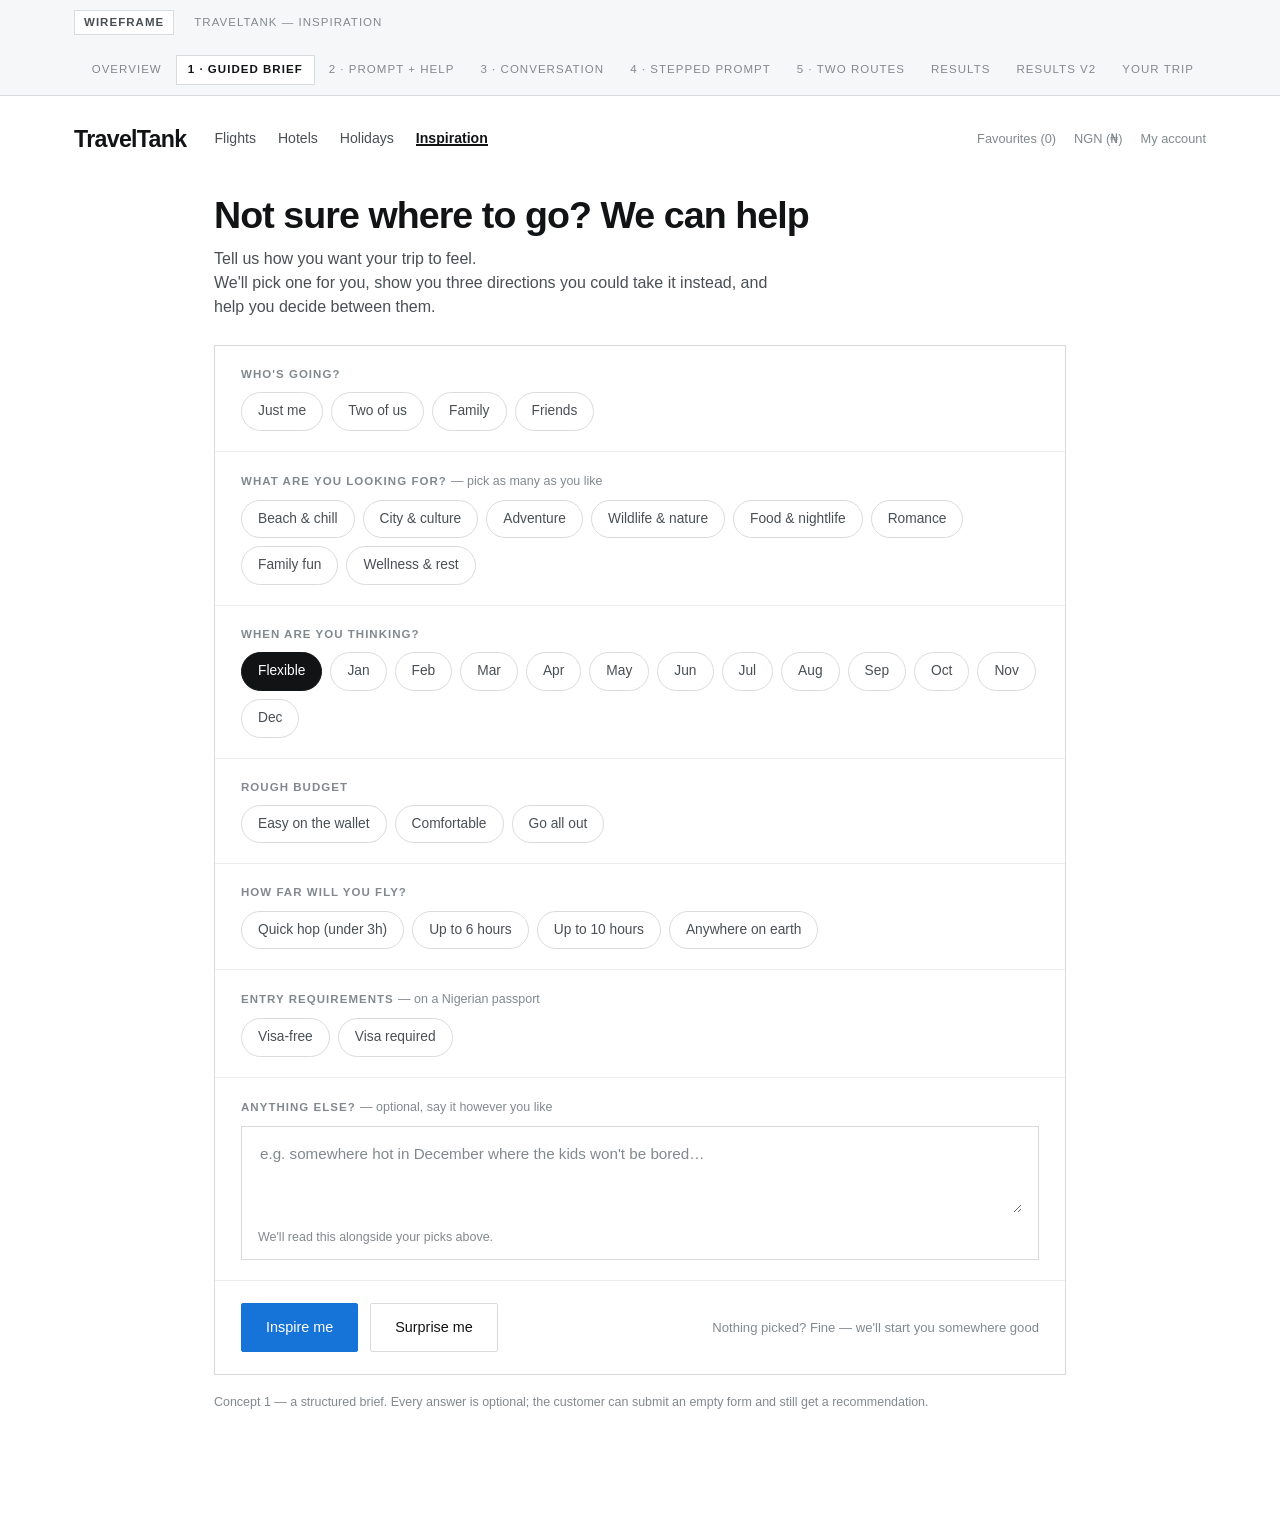
==== concept-1.html @ 037a8c02 "Support panel: update the phone number, add opening hours" ====
<!doctype html>
<html lang="en">
<head>
<meta charset="utf-8">
<meta name="viewport" content="width=device-width,initial-scale=1">
<meta http-equiv="cache-control" content="no-cache">
<title>Concept 1 — Guided brief · TravelTank Inspiration</title>
<link rel="stylesheet" href="assets/tt.css?v=91">
<style>
  .c1-panel{margin-top:8px;}
  .c1-actions{display:flex;align-items:center;gap:12px;padding:22px 26px;flex-wrap:wrap;}
  .c1-count{margin-left:auto;font-size:.82rem;color:var(--ink-3);}
  .free-wrap{border:1px solid var(--line);padding:14px 16px 12px;}
  .free-wrap textarea{
    width:100%;border:0;outline:none;resize:vertical;min-height:64px;
    font:inherit;font-size:.95rem;color:var(--ink);background:transparent;
  }
  .free-wrap textarea::placeholder{color:var(--ink-3);}
  .free-wrap .hint{margin-top:8px;}
  .month-scroll{display:flex;flex-wrap:wrap;gap:8px;}
</style>
</head>
<body>

<main class="shell shell-narrow">
  <h1>Not sure where to go? We can help</h1>
  <p class="lede">
    Tell us how you want your trip to feel.<br>
    We'll pick one for you, show you three directions you could take it instead, and help you decide between them.
  </p>

  <div class="panel c1-panel">
    <div class="panel-row">
      <span class="lab">Who's going?</span>
      <div class="chip-set" id="whoSet"></div>
    </div>

    <div class="panel-row">
      <span class="lab">What are you looking for? <span class="opt">— pick as many as you like</span></span>
      <div class="chip-set" id="vibeSet"></div>
    </div>

    <div class="panel-row">
      <span class="lab">When are you thinking?</span>
      <div class="month-scroll" id="monthSet"></div>
    </div>

    <div class="panel-row">
      <span class="lab">Rough budget</span>
      <div class="chip-set" id="budgetSet"></div>
    </div>

    <div class="panel-row">
      <span class="lab">How far will you fly?</span>
      <div class="chip-set" id="flightSet"></div>
    </div>

    <div class="panel-row">
      <span class="lab">Entry requirements <span class="opt">— on a Nigerian passport</span></span>
      <div class="chip-set" id="visaSet"></div>
    </div>

    <div class="panel-row">
      <span class="lab">Anything else? <span class="opt">— optional, say it however you like</span></span>
      <div class="free-wrap">
        <textarea id="freeText" rows="3" autocomplete="off" placeholder="e.g. somewhere hot in December where the kids won't be bored…"></textarea>
        <div class="hint">We'll read this alongside your picks above.</div>
      </div>
    </div>

    <div class="c1-actions">
      <button class="btn btn-primary" id="inspireBtn">Inspire me</button>
      <button class="btn" id="surpriseBtn">Surprise me</button>
      <span class="c1-count" id="count"></span>
    </div>
  </div>

  <p class="hint" style="margin-top:18px;">
    Concept 1 — a structured brief. Every answer is optional; the customer can submit an empty form and still get a recommendation.
  </p>
</main>

<script src="assets/data.js?v=91"></script>
<script src="assets/core.js?v=91"></script>
<script>
TT.mount('concept-1.html');

let brief = TT.fresh();   // the guided brief always opens empty

function chip(label, on, fn){
  const b = document.createElement('button');
  b.type = 'button';
  b.className = 'chip' + (on ? ' on' : '');
  b.textContent = label;
  b.addEventListener('click', fn);
  return b;
}

function render(){
  const who = document.getElementById('whoSet'); who.innerHTML='';
  WHO.forEach(w=>who.appendChild(chip(w.label, brief.who===w.id, ()=>{
    brief.who = brief.who===w.id ? null : w.id; render();
  })));

  const vs = document.getElementById('vibeSet'); vs.innerHTML='';
  VIBES.forEach(v=>vs.appendChild(chip(v.label, brief.vibes.includes(v.id), ()=>{
    brief.vibes = brief.vibes.includes(v.id)
      ? brief.vibes.filter(x=>x!==v.id)
      : brief.vibes.concat(v.id);
    render();
  })));

  const ms = document.getElementById('monthSet'); ms.innerHTML='';
  ms.appendChild(chip('Flexible', brief.month===null, ()=>{ brief.month=null; render(); }));
  MONTHS.forEach((m,i)=>ms.appendChild(chip(m, brief.month===i+1, ()=>{
    brief.month = brief.month===i+1 ? null : i+1; render();
  })));

  const bs = document.getElementById('budgetSet'); bs.innerHTML='';
  BUDGETS.forEach(b=>bs.appendChild(chip(b.label, brief.budget===b.id, ()=>{
    brief.budget = brief.budget===b.id ? null : b.id; render();
  })));

  const fs = document.getElementById('flightSet'); fs.innerHTML='';
  FLIGHTS.forEach(f=>fs.appendChild(chip(f.label, brief.maxHours===f.id, ()=>{
    brief.maxHours = brief.maxHours===f.id ? null : f.id; render();
  })));

  const vz = document.getElementById('visaSet'); vz.innerHTML='';
  VISA_CHOICES.forEach(v=>vz.appendChild(chip(v.label, brief.visa===v.id, ()=>{
    brief.visa = brief.visa===v.id ? null : v.id; render();
  })));

  const n = TT.chips(brief).length;
  document.getElementById('count').textContent = n
    ? n + (n===1?' thing':' things') + ' told us so far'
    : "Nothing picked? Fine — we'll start you somewhere good";

  TT.save(brief);
}

document.getElementById('freeText').addEventListener('input', e=>{
  brief.freeText = e.target.value; TT.save(brief);
});

document.getElementById('inspireBtn').addEventListener('click', ()=>{
  if(brief.freeText.trim()) TT.parse(brief.freeText, brief);
  TT.save(brief);
  TT.go('concept-1');
});

document.getElementById('surpriseBtn').addEventListener('click', ()=>{
  const pick = a => a[Math.floor(Math.random()*a.length)];
  brief = TT.blank();
  brief.who = pick(WHO).id;
  brief.vibes = [...new Set([pick(VIBES).id, pick(VIBES).id])];
  brief.month = 1 + Math.floor(Math.random()*12);
  brief.budget = pick(BUDGETS).id;
  brief.maxHours = pick(FLIGHTS).id;
  brief.visa = Math.random() > 0.6 ? pick(VISA_CHOICES).id : null;
  document.getElementById('freeText').value = '';
  render();
  TT.go('concept-1');
});

document.getElementById('freeText').value = '';
render();
</script>
</body>
</html>
---- assets/tt.css ----
/* =========================================================
   TravelTank — Inspiration wireframes
   Greyscale wireframe system. One accent only (primary CTA).
   ========================================================= */

:root{
  --ink:#111315;
  --ink-2:#4a4f54;
  --ink-3:#82898e;
  --line:#d9dcde;
  --line-2:#ebedee;
  --panel:#eef1f2;
  --panel-2:#f6f7f8;
  --bg:#ffffff;
  --accent:#1673d8;
  --accent-ink:#ffffff;
  --radius:2px;
  --font:-apple-system,BlinkMacSystemFont,"Segoe UI",Roboto,"Helvetica Neue",Arial,sans-serif;
  --shell:1180px;
}

*{box-sizing:border-box;}
html,body{margin:0;padding:0;}
body{
  font-family:var(--font);
  color:var(--ink);
  background:var(--bg);
  font-size:16px;
  line-height:1.5;
  -webkit-font-smoothing:antialiased;
}
img{max-width:100%;display:block;}
button{font:inherit;color:inherit;}
a{color:inherit;}

/* ---------- wireframe chrome ---------- */
.wf-bar{
  border-bottom:1px solid var(--line);
  background:var(--panel-2);
  font-size:11.5px;
  letter-spacing:.09em;
  text-transform:uppercase;
  color:var(--ink-3);
}
.wf-bar-in{
  max-width:var(--shell);margin:0 auto;padding:10px 24px;
  display:flex;align-items:center;gap:20px;flex-wrap:wrap;
}
.wf-tag{
  border:1px solid var(--line);background:#fff;padding:3px 9px;
  color:var(--ink-2);font-weight:600;
}
.wf-nav{display:flex;gap:2px;margin-left:auto;flex-wrap:wrap;}
.wf-nav a{
  text-decoration:none;padding:5px 11px;border:1px solid transparent;
  color:var(--ink-3);
}
.wf-nav a:hover{color:var(--ink);border-color:var(--line);background:#fff;}
.wf-nav a.on{color:var(--ink);border-color:var(--line);background:#fff;font-weight:600;}

.site-header{
  max-width:var(--shell);margin:0 auto;padding:26px 24px 0;
  display:flex;align-items:center;gap:28px;
}
.logo{font-size:1.45rem;font-weight:700;letter-spacing:-.03em;}
.main-nav{display:flex;gap:22px;list-style:none;margin:0;padding:0;font-size:.88rem;color:var(--ink-2);}
.main-nav a{text-decoration:none;}
.main-nav a.on{font-weight:600;color:var(--ink);box-shadow:inset 0 -2px 0 var(--ink);}
.header-right{margin-left:auto;display:flex;gap:18px;font-size:.8rem;color:var(--ink-3);}
@media(max-width:820px){.main-nav,.header-right{display:none;}}

/* ---------- shell ---------- */
.shell{max-width:var(--shell);margin:0 auto;padding:0 24px 90px;}
.shell-narrow{max-width:900px;}

h1{font-size:2.35rem;line-height:1.14;letter-spacing:-.025em;font-weight:600;margin:38px 0 10px;}
h2{font-size:1.3rem;letter-spacing:-.015em;font-weight:600;margin:0 0 6px;}
.lede{color:var(--ink-2);font-size:1rem;margin:0 0 26px;max-width:64ch;}
@media(max-width:700px){h1{font-size:1.8rem;}}

.lab{
  font-size:11.5px;letter-spacing:.09em;text-transform:uppercase;
  color:var(--ink-3);font-weight:600;display:block;margin-bottom:9px;
}
.lab .opt{text-transform:none;letter-spacing:0;font-weight:400;font-size:12.5px;}
.hint{font-size:.78rem;color:var(--ink-3);}

/* ---------- panels ---------- */
.panel{border:1px solid var(--line);background:#fff;}
.panel-pad{padding:24px 26px;}
.panel-row{padding:20px 26px;border-bottom:1px solid var(--line-2);}
.panel-row:last-child{border-bottom:0;}
.fill{background:var(--panel);border:0;padding:20px 22px;}
.fill-2{background:var(--panel-2);border:1px solid var(--line-2);padding:18px 20px;}

/* ---------- chips ---------- */
.chip-set{display:flex;flex-wrap:wrap;gap:8px;}
.chip{
  border:1px solid var(--line);background:#fff;border-radius:999px;
  padding:8px 16px;font-size:.86rem;cursor:pointer;color:var(--ink-2);
  transition:border-color .12s,background .12s,color .12s;white-space:nowrap;
}
.chip:hover{border-color:var(--ink-3);color:var(--ink);}
.chip.on{background:var(--ink);border-color:var(--ink);color:#fff;font-weight:500;}
.chip-sm{padding:6px 13px;font-size:.8rem;}
.chip-x{display:inline-flex;align-items:center;gap:7px;}
.chip-x b{font-weight:400;opacity:.55;}

/* ---------- buttons ---------- */
.btn{
  border:1px solid var(--line);background:#fff;border-radius:var(--radius);
  padding:13px 24px;font-size:.9rem;cursor:pointer;color:var(--ink);
  transition:border-color .12s,background .12s;
}
.btn:hover{border-color:var(--ink-3);}
.btn-primary{background:var(--accent);border-color:var(--accent);color:var(--accent-ink);}
.btn-primary:hover{background:#1263bb;border-color:#1263bb;}
.btn-cap{
  text-transform:uppercase;letter-spacing:.08em;font-size:.74rem;font-weight:600;
  padding:12px 20px;
}
.btn-sm{padding:9px 16px;font-size:.82rem;}
.btn-block{width:100%;}
.btn[disabled]{opacity:.4;cursor:not-allowed;}
.btn-row{display:flex;gap:12px;align-items:center;flex-wrap:wrap;}
.spacer{flex:1;}

/* ---------- placeholder imagery (wireframe checkerboard) ---------- */
.ph{
  background-color:#f7f7f7;
  background-image:
    linear-gradient(45deg,#eaeaea 25%,transparent 25%,transparent 75%,#eaeaea 75%),
    linear-gradient(45deg,#eaeaea 25%,transparent 25%,transparent 75%,#eaeaea 75%);
  background-size:96px 96px;
  background-position:0 0,48px 48px;
  position:relative;
}
.ph-sm{background-size:36px 36px;background-position:0 0,18px 18px;}

/* ---------- misc ---------- */
.rule{height:1px;background:var(--line-2);margin:26px 0;border:0;}
.grid-2{display:grid;grid-template-columns:1fr 1fr;gap:16px;}
.grid-3{display:grid;grid-template-columns:repeat(3,1fr);gap:16px;}
@media(max-width:820px){.grid-2,.grid-3{grid-template-columns:1fr;}}

.facts{
  display:grid;grid-template-columns:repeat(4,1fr);gap:18px;
  border-top:1px solid var(--line-2);border-bottom:1px solid var(--line-2);
  padding:18px 0;margin:26px 0;
}
.facts .lab{margin-bottom:5px;}
.facts .v{font-size:.95rem;}
.facts .v strong{font-weight:600;}
@media(max-width:760px){.facts{grid-template-columns:1fr 1fr;}}

.ticks{list-style:none;margin:14px 0 0;padding:0;display:grid;gap:9px;}
.ticks li{display:flex;gap:12px;font-size:.92rem;color:var(--ink-2);}
.ticks li::before{content:"\2713";color:var(--ink);font-weight:600;}

.sr-only{position:absolute;width:1px;height:1px;overflow:hidden;clip:rect(0 0 0 0);}
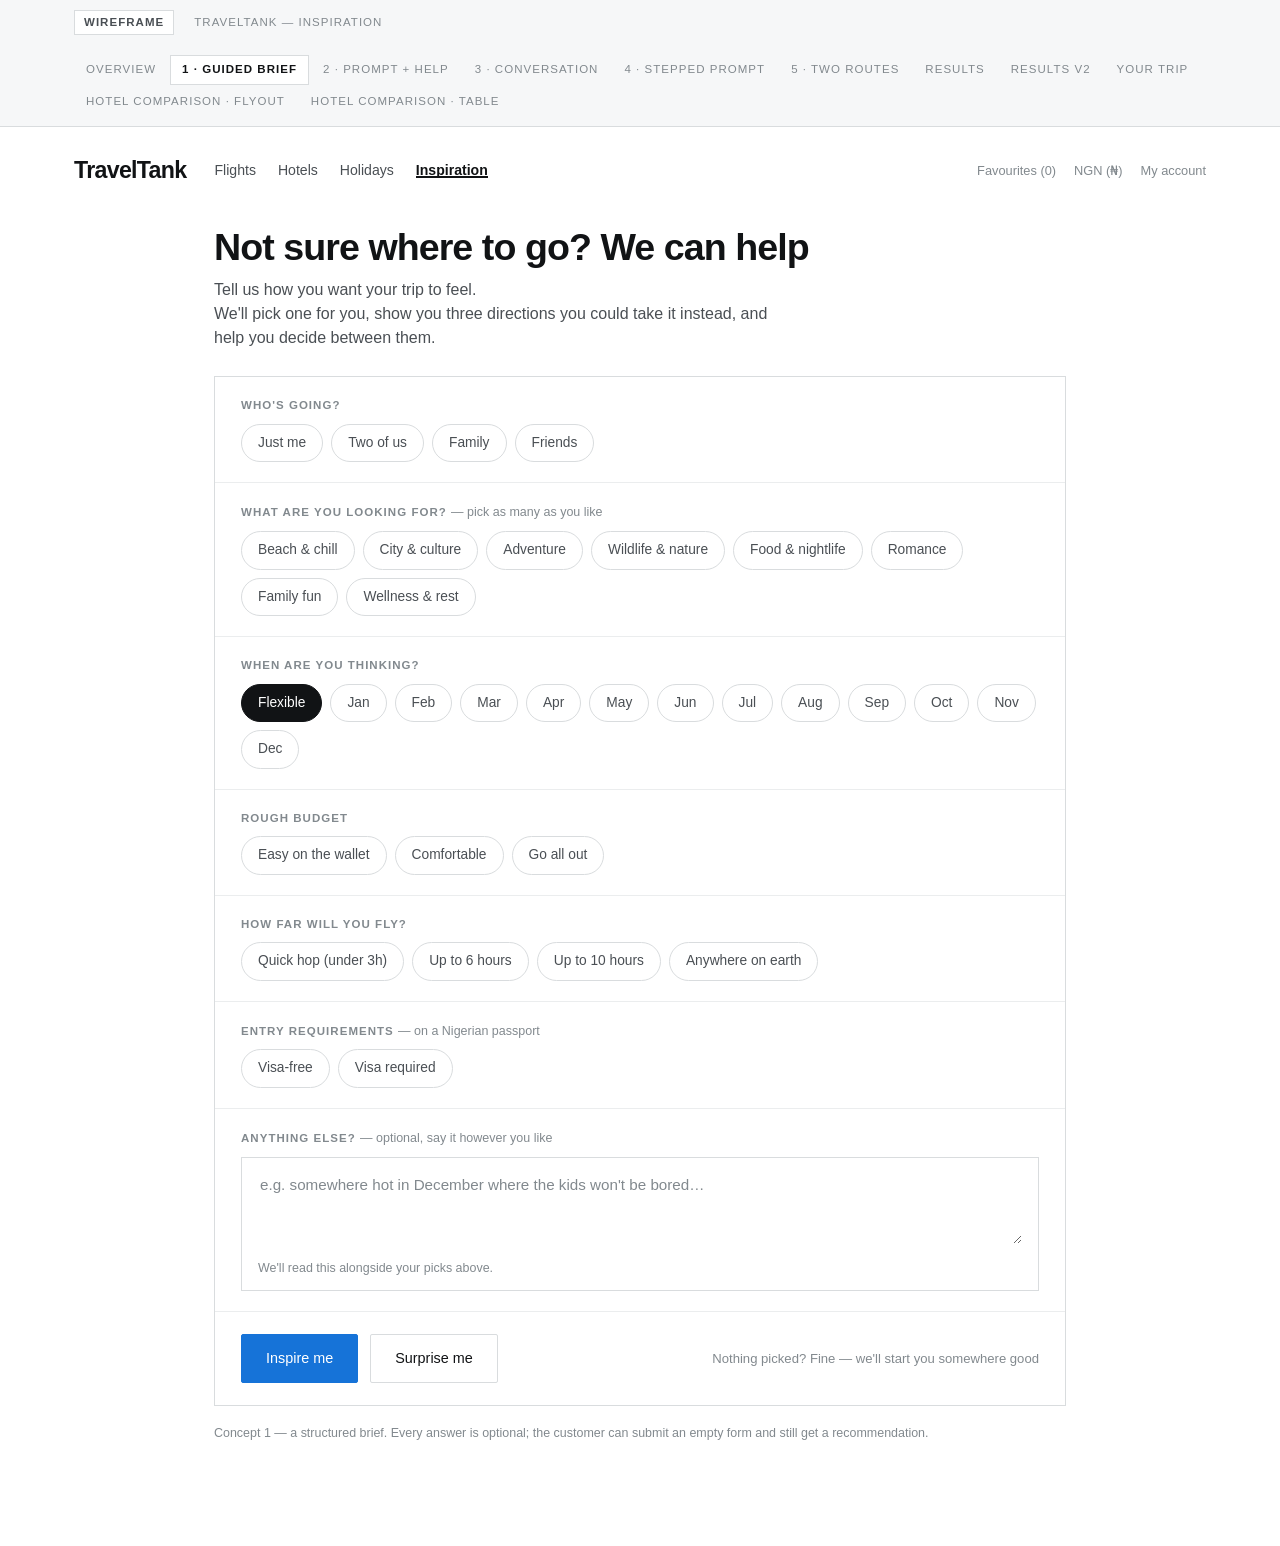
==== commit 2ae8d119: "Destination sights: longer Accra descriptions, clamped with a Read more Descriptions in "things we w" ====
--- a/concept-1.html
+++ b/concept-1.html
@@ -5,7 +5,7 @@
 <meta name="viewport" content="width=device-width,initial-scale=1">
 <meta http-equiv="cache-control" content="no-cache">
 <title>Concept 1 — Guided brief · TravelTank Inspiration</title>
-<link rel="stylesheet" href="assets/tt.css?v=91">
+<link rel="stylesheet" href="assets/tt.css?v=98">
 <style>
   .c1-panel{margin-top:8px;}
   .c1-actions{display:flex;align-items:center;gap:12px;padding:22px 26px;flex-wrap:wrap;}
@@ -80,8 +80,8 @@
   </p>
 </main>
 
-<script src="assets/data.js?v=91"></script>
-<script src="assets/core.js?v=91"></script>
+<script src="assets/data.js?v=98"></script>
+<script src="assets/core.js?v=98"></script>
 <script>
 TT.mount('concept-1.html');
 
